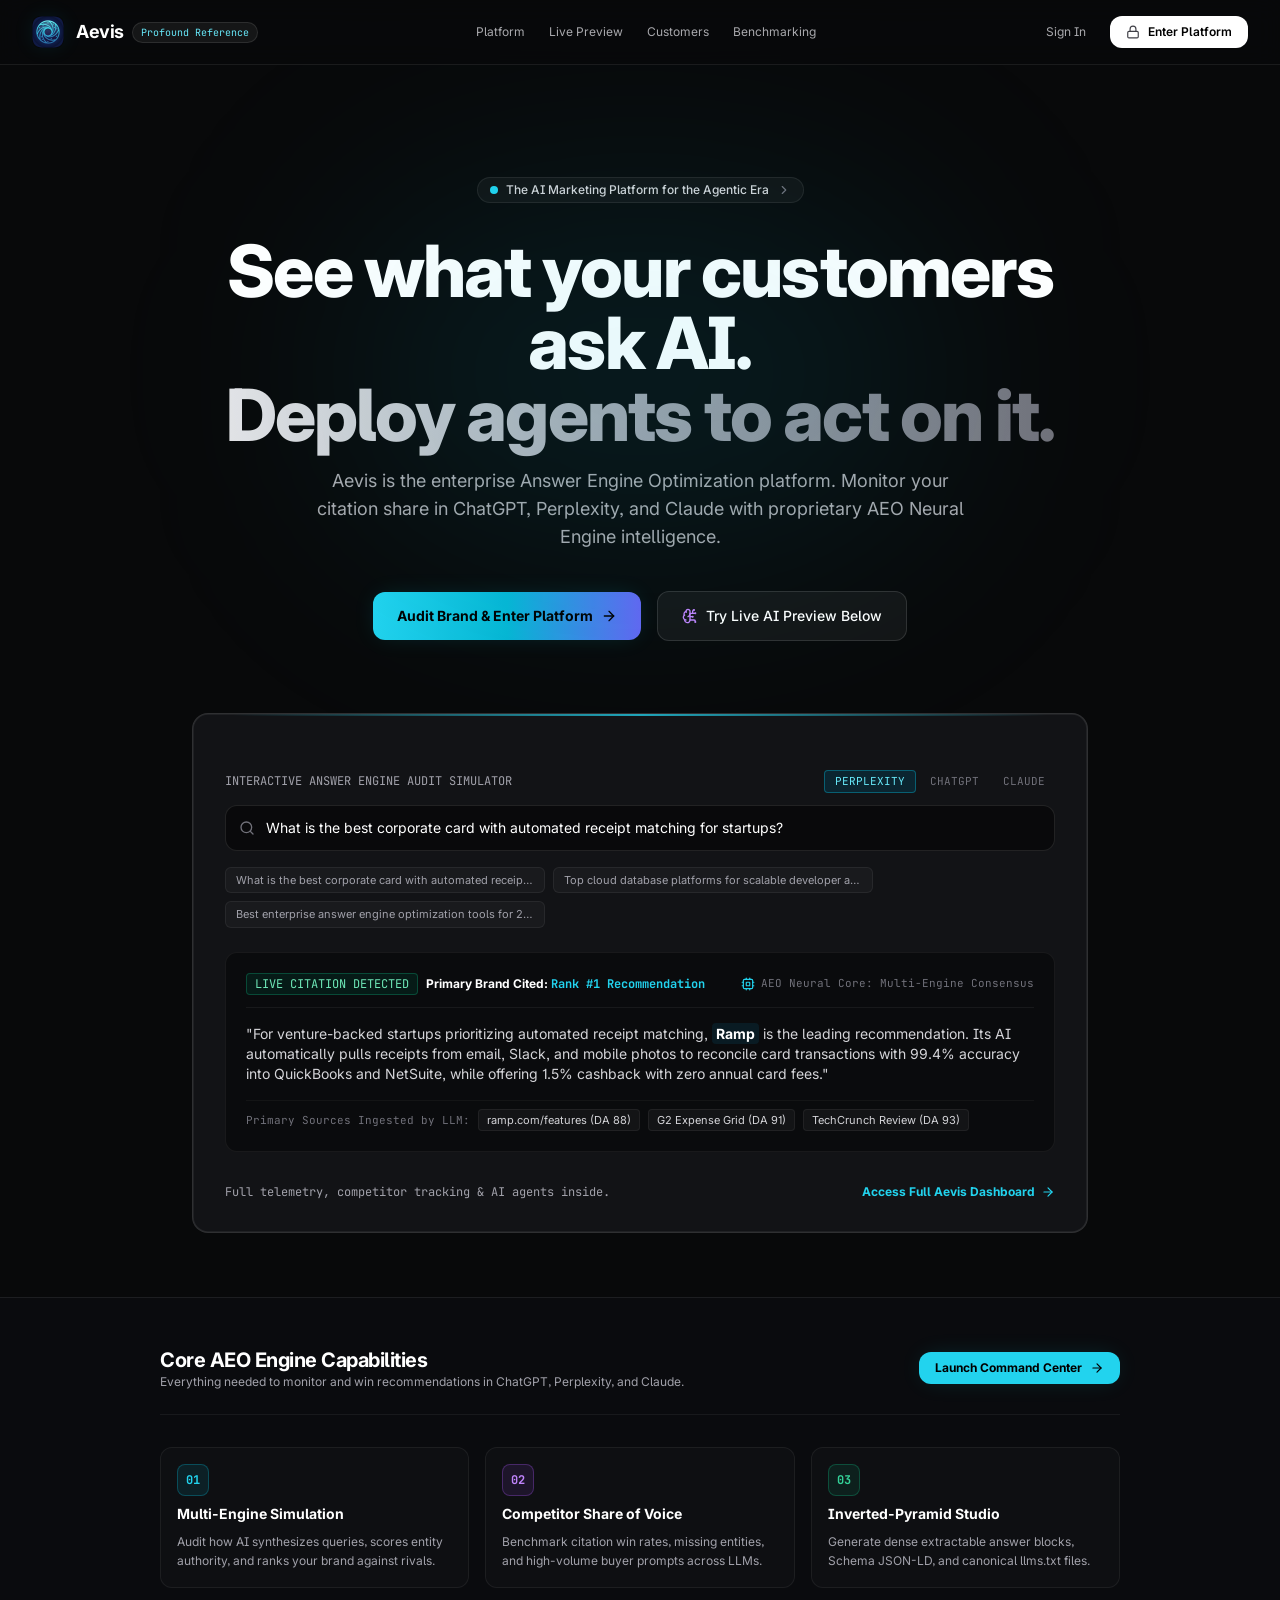
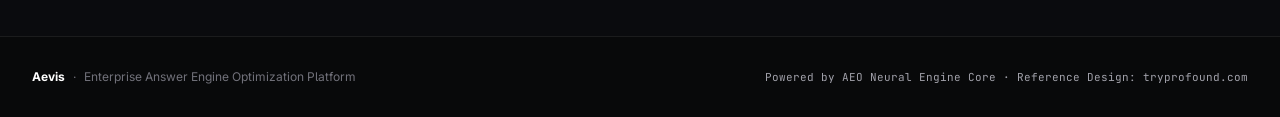
==== aeokiller/index.html @ cb2c7ca0 "publish" ====
<!doctype html>
<html lang="en" class="dark">
  <head>
    <meta charset="UTF-8" />
    <link rel="icon" type="image/png" href="/aeokiller/assets/logos/aevis.png" />
    <meta name="viewport" content="width=device-width, initial-scale=1.0" />
    <title>Aevis | The Answer Engine Optimization Platform</title>
    <meta name="description" content="Aevis is the enterprise Answer Engine Optimization (AEO) and Generative Engine Optimization (GEO) platform. Track AI visibility across ChatGPT, Perplexity, Claude, and Gemini with proprietary AEO Neural Engine intelligence." />
    <link rel="canonical" href="https://bettoumi.cv/aeokiller/" />
    <script type="application/ld+json">
    {
      "@context": "https://schema.org",
      "@graph": [
        {
          "@type": "WebPage",
          "@id": "https://bettoumi.cv/aeokiller/#webpage",
          "url": "https://bettoumi.cv/aeokiller/",
          "name": "Aevis | The Answer Engine Optimization Platform",
          "description": "Enterprise Answer Engine Optimization (AEO) and Generative Engine Optimization (GEO) platform. Track AI visibility across ChatGPT, Perplexity, Claude, and Gemini with proprietary AEO Neural Engine intelligence.",
          "isPartOf": {
            "@type": "WebSite",
            "@id": "https://bettoumi.cv/#website",
            "url": "https://bettoumi.cv/",
            "name": "Ismail Bettoumi"
          },
          "breadcrumb": {
            "@id": "https://bettoumi.cv/aeokiller/#breadcrumb"
          },
          "mainEntity": {
            "@id": "https://bettoumi.cv/aeokiller/#software"
          },
          "inLanguage": "en"
        },
        {
          "@type": "SoftwareApplication",
          "@id": "https://bettoumi.cv/aeokiller/#software",
          "name": "Aevis",
          "applicationCategory": "BusinessApplication",
          "operatingSystem": "Web-based",
          "description": "Enterprise Answer Engine Optimization (AEO) and Generative Engine Optimization (GEO) platform tracking AI visibility across ChatGPT, Perplexity, Claude, and Gemini.",
          "creator": {
            "@type": "Person",
            "@id": "https://bettoumi.cv/#person",
            "name": "Ismail Bettoumi",
            "url": "https://bettoumi.cv/"
          }
        },
        {
          "@type": "BreadcrumbList",
          "@id": "https://bettoumi.cv/aeokiller/#breadcrumb",
          "itemListElement": [
            {
              "@type": "ListItem",
              "position": 1,
              "name": "Home",
              "item": "https://bettoumi.cv/"
            },
            {
              "@type": "ListItem",
              "position": 2,
              "name": "Aevis",
              "item": "https://bettoumi.cv/aeokiller/"
            }
          ]
        }
      ]
    }
    </script>
    <link rel="preconnect" href="https://fonts.googleapis.com">
    <link rel="preconnect" href="https://fonts.gstatic.com" crossorigin>
    <link href="https://fonts.googleapis.com/css2?family=Inter:wght@300;400;500;600;700;800&family=JetBrains+Mono:wght@400;500;600&display=swap" rel="stylesheet">
    <script type="module" crossorigin src="/aeokiller/assets/index-HPfAPLMS.js"></script>
    <link rel="stylesheet" crossorigin href="/aeokiller/assets/index-B3ixpwI1.css">
  </head>
  <body class="bg-[#08090A] text-[#EDEDED] font-sans antialiased selection:bg-cyan-500/20 selection:text-cyan-300 min-h-screen">
    <div id="root"></div>
  </body>
</html>
---- aeokiller/assets/index-B3ixpwI1.css ----
*,:before,:after{--tw-border-spacing-x: 0;--tw-border-spacing-y: 0;--tw-translate-x: 0;--tw-translate-y: 0;--tw-rotate: 0;--tw-skew-x: 0;--tw-skew-y: 0;--tw-scale-x: 1;--tw-scale-y: 1;--tw-pan-x: ;--tw-pan-y: ;--tw-pinch-zoom: ;--tw-scroll-snap-strictness: proximity;--tw-gradient-from-position: ;--tw-gradient-via-position: ;--tw-gradient-to-position: ;--tw-ordinal: ;--tw-slashed-zero: ;--tw-numeric-figure: ;--tw-numeric-spacing: ;--tw-numeric-fraction: ;--tw-ring-inset: ;--tw-ring-offset-width: 0px;--tw-ring-offset-color: #fff;--tw-ring-color: rgb(59 130 246 / .5);--tw-ring-offset-shadow: 0 0 #0000;--tw-ring-shadow: 0 0 #0000;--tw-shadow: 0 0 #0000;--tw-shadow-colored: 0 0 #0000;--tw-blur: ;--tw-brightness: ;--tw-contrast: ;--tw-grayscale: ;--tw-hue-rotate: ;--tw-invert: ;--tw-saturate: ;--tw-sepia: ;--tw-drop-shadow: ;--tw-backdrop-blur: ;--tw-backdrop-brightness: ;--tw-backdrop-contrast: ;--tw-backdrop-grayscale: ;--tw-backdrop-hue-rotate: ;--tw-backdrop-invert: ;--tw-backdrop-opacity: ;--tw-backdrop-saturate: ;--tw-backdrop-sepia: ;--tw-contain-size: ;--tw-contain-layout: ;--tw-contain-paint: ;--tw-contain-style: }::backdrop{--tw-border-spacing-x: 0;--tw-border-spacing-y: 0;--tw-translate-x: 0;--tw-translate-y: 0;--tw-rotate: 0;--tw-skew-x: 0;--tw-skew-y: 0;--tw-scale-x: 1;--tw-scale-y: 1;--tw-pan-x: ;--tw-pan-y: ;--tw-pinch-zoom: ;--tw-scroll-snap-strictness: proximity;--tw-gradient-from-position: ;--tw-gradient-via-position: ;--tw-gradient-to-position: ;--tw-ordinal: ;--tw-slashed-zero: ;--tw-numeric-figure: ;--tw-numeric-spacing: ;--tw-numeric-fraction: ;--tw-ring-inset: ;--tw-ring-offset-width: 0px;--tw-ring-offset-color: #fff;--tw-ring-color: rgb(59 130 246 / .5);--tw-ring-offset-shadow: 0 0 #0000;--tw-ring-shadow: 0 0 #0000;--tw-shadow: 0 0 #0000;--tw-shadow-colored: 0 0 #0000;--tw-blur: ;--tw-brightness: ;--tw-contrast: ;--tw-grayscale: ;--tw-hue-rotate: ;--tw-invert: ;--tw-saturate: ;--tw-sepia: ;--tw-drop-shadow: ;--tw-backdrop-blur: ;--tw-backdrop-brightness: ;--tw-backdrop-contrast: ;--tw-backdrop-grayscale: ;--tw-backdrop-hue-rotate: ;--tw-backdrop-invert: ;--tw-backdrop-opacity: ;--tw-backdrop-saturate: ;--tw-backdrop-sepia: ;--tw-contain-size: ;--tw-contain-layout: ;--tw-contain-paint: ;--tw-contain-style: }*,:before,:after{box-sizing:border-box;border-width:0;border-style:solid;border-color:#e5e7eb}:before,:after{--tw-content: ""}html,:host{line-height:1.5;-webkit-text-size-adjust:100%;-moz-tab-size:4;-o-tab-size:4;tab-size:4;font-family:Inter,system-ui,-apple-system,BlinkMacSystemFont,Segoe UI,Roboto,sans-serif;font-feature-settings:normal;font-variation-settings:normal;-webkit-tap-highlight-color:transparent}body{margin:0;line-height:inherit}hr{height:0;color:inherit;border-top-width:1px}abbr:where([title]){-webkit-text-decoration:underline dotted;text-decoration:underline dotted}h1,h2,h3,h4,h5,h6{font-size:inherit;font-weight:inherit}a{color:inherit;text-decoration:inherit}b,strong{font-weight:bolder}code,kbd,samp,pre{font-family:JetBrains Mono,Fira Code,SF Mono,Menlo,monospace;font-feature-settings:normal;font-variation-settings:normal;font-size:1em}small{font-size:80%}sub,sup{font-size:75%;line-height:0;position:relative;vertical-align:baseline}sub{bottom:-.25em}sup{top:-.5em}table{text-indent:0;border-color:inherit;border-collapse:collapse}button,input,optgroup,select,textarea{font-family:inherit;font-feature-settings:inherit;font-variation-settings:inherit;font-size:100%;font-weight:inherit;line-height:inherit;letter-spacing:inherit;color:inherit;margin:0;padding:0}button,select{text-transform:none}button,input:where([type=button]),input:where([type=reset]),input:where([type=submit]){-webkit-appearance:button;background-color:transparent;background-image:none}:-moz-focusring{outline:auto}:-moz-ui-invalid{box-shadow:none}progress{vertical-align:baseline}::-webkit-inner-spin-button,::-webkit-outer-spin-button{height:auto}[type=search]{-webkit-appearance:textfield;outline-offset:-2px}::-webkit-search-decoration{-webkit-appearance:none}::-webkit-file-upload-button{-webkit-appearance:button;font:inherit}summary{display:list-item}blockquote,dl,dd,h1,h2,h3,h4,h5,h6,hr,figure,p,pre{margin:0}fieldset{margin:0;padding:0}legend{padding:0}ol,ul,menu{list-style:none;margin:0;padding:0}dialog{padding:0}textarea{resize:vertical}input::-moz-placeholder,textarea::-moz-placeholder{opacity:1;color:#9ca3af}input::placeholder,textarea::placeholder{opacity:1;color:#9ca3af}button,[role=button]{cursor:pointer}:disabled{cursor:default}img,svg,video,canvas,audio,iframe,embed,object{display:block;vertical-align:middle}img,video{max-width:100%;height:auto}[hidden]:where(:not([hidden=until-found])){display:none}.pointer-events-none{pointer-events:none}.visible{visibility:visible}.static{position:static}.fixed{position:fixed}.absolute{position:absolute}.relative{position:relative}.sticky{position:sticky}.inset-0{top:0;right:0;bottom:0;left:0}.-bottom-3{bottom:-.75rem}.-top-3{top:-.75rem}.bottom-1\/4{bottom:25%}.bottom-\[-7px\]{bottom:-7px}.left-0{left:0}.left-1\/2{left:50%}.left-1\/3{left:33.333333%}.left-10{left:2.5rem}.left-2{left:.5rem}.left-3{left:.75rem}.left-3\.5{left:.875rem}.right-10{right:2.5rem}.right-2{right:.5rem}.right-3{right:.75rem}.right-4{right:1rem}.right-5{right:1.25rem}.top-0{top:0}.top-1\/2{top:50%}.top-1\/4{top:25%}.top-4{top:1rem}.top-5{top:1.25rem}.z-10{z-index:10}.z-20{z-index:20}.z-30{z-index:30}.z-40{z-index:40}.z-50{z-index:50}.order-1{order:1}.order-2{order:2}.mx-1{margin-left:.25rem;margin-right:.25rem}.mx-auto{margin-left:auto;margin-right:auto}.my-auto{margin-top:auto;margin-bottom:auto}.mb-0\.5{margin-bottom:.125rem}.mb-1{margin-bottom:.25rem}.mb-1\.5{margin-bottom:.375rem}.mb-2{margin-bottom:.5rem}.ml-1{margin-left:.25rem}.mr-0\.5{margin-right:.125rem}.mr-1{margin-right:.25rem}.mt-0\.5{margin-top:.125rem}.mt-1{margin-top:.25rem}.mt-1\.5{margin-top:.375rem}.mt-2{margin-top:.5rem}.line-clamp-1{overflow:hidden;display:-webkit-box;-webkit-box-orient:vertical;-webkit-line-clamp:1}.line-clamp-2{overflow:hidden;display:-webkit-box;-webkit-box-orient:vertical;-webkit-line-clamp:2}.block{display:block}.flex{display:flex}.inline-flex{display:inline-flex}.table{display:table}.grid{display:grid}.hidden{display:none}.h-1\.5{height:.375rem}.h-1\/2{height:50%}.h-10{height:2.5rem}.h-12{height:3rem}.h-14{height:3.5rem}.h-16{height:4rem}.h-2{height:.5rem}.h-28{height:7rem}.h-3{height:.75rem}.h-3\.5{height:.875rem}.h-4{height:1rem}.h-44{height:11rem}.h-5{height:1.25rem}.h-6{height:1.5rem}.h-60{height:15rem}.h-64{height:16rem}.h-7{height:1.75rem}.h-8{height:2rem}.h-80{height:20rem}.h-9{height:2.25rem}.h-\[18px\]{height:18px}.h-\[2px\]{height:2px}.h-\[350px\]{height:350px}.h-\[400px\]{height:400px}.h-\[450px\]{height:450px}.h-full{height:100%}.max-h-36{max-height:9rem}.max-h-40{max-height:10rem}.max-h-\[500px\]{max-height:500px}.max-h-\[90vh\]{max-height:90vh}.max-h-\[92vh\]{max-height:92vh}.min-h-\[110px\]{min-height:110px}.min-h-screen{min-height:100vh}.w-1\.5{width:.375rem}.w-1\/2{width:50%}.w-10{width:2.5rem}.w-12{width:3rem}.w-16{width:4rem}.w-2{width:.5rem}.w-28{width:7rem}.w-3{width:.75rem}.w-3\.5{width:.875rem}.w-4{width:1rem}.w-44{width:11rem}.w-5{width:1.25rem}.w-6{width:1.5rem}.w-60{width:15rem}.w-64{width:16rem}.w-7{width:1.75rem}.w-8{width:2rem}.w-80{width:20rem}.w-9{width:2.25rem}.w-\[18px\]{width:18px}.w-\[500px\]{width:500px}.w-\[600px\]{width:600px}.w-\[700px\]{width:700px}.w-full{width:100%}.w-px{width:1px}.min-w-0{min-width:0px}.min-w-max{min-width:-moz-max-content;min-width:max-content}.max-w-2xl{max-width:42rem}.max-w-3xl{max-width:48rem}.max-w-4xl{max-width:56rem}.max-w-5xl{max-width:64rem}.max-w-6xl{max-width:72rem}.max-w-7xl{max-width:80rem}.max-w-\[180px\]{max-width:180px}.max-w-\[52px\]{max-width:52px}.max-w-lg{max-width:32rem}.max-w-md{max-width:28rem}.max-w-xl{max-width:36rem}.max-w-xs{max-width:20rem}.flex-1{flex:1 1 0%}.shrink-0{flex-shrink:0}.origin-bottom-right{transform-origin:bottom right}.-translate-x-1\/2{--tw-translate-x: -50%;transform:translate(var(--tw-translate-x),var(--tw-translate-y)) rotate(var(--tw-rotate)) skew(var(--tw-skew-x)) skewY(var(--tw-skew-y)) scaleX(var(--tw-scale-x)) scaleY(var(--tw-scale-y))}.-translate-y-1\/2{--tw-translate-y: -50%;transform:translate(var(--tw-translate-x),var(--tw-translate-y)) rotate(var(--tw-rotate)) skew(var(--tw-skew-x)) skewY(var(--tw-skew-y)) scaleX(var(--tw-scale-x)) scaleY(var(--tw-scale-y))}@keyframes bounce{0%,to{transform:translateY(-25%);animation-timing-function:cubic-bezier(.8,0,1,1)}50%{transform:none;animation-timing-function:cubic-bezier(0,0,.2,1)}}.animate-bounce{animation:bounce 1s infinite}@keyframes ping{75%,to{transform:scale(2);opacity:0}}.animate-ping{animation:ping 1s cubic-bezier(0,0,.2,1) infinite}@keyframes pulse{50%{opacity:.5}}.animate-pulse{animation:pulse 2s cubic-bezier(.4,0,.6,1) infinite}@keyframes spin{to{transform:rotate(360deg)}}.animate-spin{animation:spin 1s linear infinite}.cursor-not-allowed{cursor:not-allowed}.cursor-pointer{cursor:pointer}.resize-none{resize:none}.list-inside{list-style-position:inside}.list-disc{list-style-type:disc}.grid-cols-1{grid-template-columns:repeat(1,minmax(0,1fr))}.grid-cols-2{grid-template-columns:repeat(2,minmax(0,1fr))}.flex-col{flex-direction:column}.flex-wrap{flex-wrap:wrap}.items-start{align-items:flex-start}.items-center{align-items:center}.items-baseline{align-items:baseline}.justify-end{justify-content:flex-end}.justify-center{justify-content:center}.justify-between{justify-content:space-between}.gap-1{gap:.25rem}.gap-1\.5{gap:.375rem}.gap-2{gap:.5rem}.gap-2\.5{gap:.625rem}.gap-3{gap:.75rem}.gap-3\.5{gap:.875rem}.gap-4{gap:1rem}.gap-6{gap:1.5rem}.space-x-1>:not([hidden])~:not([hidden]){--tw-space-x-reverse: 0;margin-right:calc(.25rem * var(--tw-space-x-reverse));margin-left:calc(.25rem * calc(1 - var(--tw-space-x-reverse)))}.space-x-2>:not([hidden])~:not([hidden]){--tw-space-x-reverse: 0;margin-right:calc(.5rem * var(--tw-space-x-reverse));margin-left:calc(.5rem * calc(1 - var(--tw-space-x-reverse)))}.space-x-6>:not([hidden])~:not([hidden]){--tw-space-x-reverse: 0;margin-right:calc(1.5rem * var(--tw-space-x-reverse));margin-left:calc(1.5rem * calc(1 - var(--tw-space-x-reverse)))}.space-y-0\.5>:not([hidden])~:not([hidden]){--tw-space-y-reverse: 0;margin-top:calc(.125rem * calc(1 - var(--tw-space-y-reverse)));margin-bottom:calc(.125rem * var(--tw-space-y-reverse))}.space-y-1>:not([hidden])~:not([hidden]){--tw-space-y-reverse: 0;margin-top:calc(.25rem * calc(1 - var(--tw-space-y-reverse)));margin-bottom:calc(.25rem * var(--tw-space-y-reverse))}.space-y-1\.5>:not([hidden])~:not([hidden]){--tw-space-y-reverse: 0;margin-top:calc(.375rem * calc(1 - var(--tw-space-y-reverse)));margin-bottom:calc(.375rem * var(--tw-space-y-reverse))}.space-y-2>:not([hidden])~:not([hidden]){--tw-space-y-reverse: 0;margin-top:calc(.5rem * calc(1 - var(--tw-space-y-reverse)));margin-bottom:calc(.5rem * var(--tw-space-y-reverse))}.space-y-2\.5>:not([hidden])~:not([hidden]){--tw-space-y-reverse: 0;margin-top:calc(.625rem * calc(1 - var(--tw-space-y-reverse)));margin-bottom:calc(.625rem * var(--tw-space-y-reverse))}.space-y-3>:not([hidden])~:not([hidden]){--tw-space-y-reverse: 0;margin-top:calc(.75rem * calc(1 - var(--tw-space-y-reverse)));margin-bottom:calc(.75rem * var(--tw-space-y-reverse))}.space-y-3\.5>:not([hidden])~:not([hidden]){--tw-space-y-reverse: 0;margin-top:calc(.875rem * calc(1 - var(--tw-space-y-reverse)));margin-bottom:calc(.875rem * var(--tw-space-y-reverse))}.space-y-4>:not([hidden])~:not([hidden]){--tw-space-y-reverse: 0;margin-top:calc(1rem * calc(1 - var(--tw-space-y-reverse)));margin-bottom:calc(1rem * var(--tw-space-y-reverse))}.space-y-5>:not([hidden])~:not([hidden]){--tw-space-y-reverse: 0;margin-top:calc(1.25rem * calc(1 - var(--tw-space-y-reverse)));margin-bottom:calc(1.25rem * var(--tw-space-y-reverse))}.space-y-6>:not([hidden])~:not([hidden]){--tw-space-y-reverse: 0;margin-top:calc(1.5rem * calc(1 - var(--tw-space-y-reverse)));margin-bottom:calc(1.5rem * var(--tw-space-y-reverse))}.space-y-8>:not([hidden])~:not([hidden]){--tw-space-y-reverse: 0;margin-top:calc(2rem * calc(1 - var(--tw-space-y-reverse)));margin-bottom:calc(2rem * var(--tw-space-y-reverse))}.divide-y>:not([hidden])~:not([hidden]){--tw-divide-y-reverse: 0;border-top-width:calc(1px * calc(1 - var(--tw-divide-y-reverse)));border-bottom-width:calc(1px * var(--tw-divide-y-reverse))}.divide-white\/\[0\.04\]>:not([hidden])~:not([hidden]){border-color:#ffffff0a}.divide-white\/\[0\.06\]>:not([hidden])~:not([hidden]){border-color:#ffffff0f}.self-start{align-self:flex-start}.self-end{align-self:flex-end}.self-center{align-self:center}.overflow-hidden{overflow:hidden}.overflow-x-auto{overflow-x:auto}.overflow-y-auto{overflow-y:auto}.truncate{overflow:hidden;text-overflow:ellipsis;white-space:nowrap}.whitespace-nowrap{white-space:nowrap}.whitespace-pre-wrap{white-space:pre-wrap}.rounded{border-radius:.25rem}.rounded-2xl{border-radius:1rem}.rounded-\[10px\]{border-radius:10px}.rounded-\[14px\]{border-radius:14px}.rounded-full{border-radius:9999px}.rounded-lg{border-radius:.5rem}.rounded-md{border-radius:.375rem}.rounded-xl{border-radius:.75rem}.rounded-tl-full{border-top-left-radius:9999px}.border{border-width:1px}.border-2{border-width:2px}.border-b{border-bottom-width:1px}.border-r{border-right-width:1px}.border-t{border-top-width:1px}.border-amber-500\/30{border-color:#f59e0b4d}.border-amber-500\/40{border-color:#f59e0b66}.border-black{--tw-border-opacity: 1;border-color:rgb(0 0 0 / var(--tw-border-opacity, 1))}.border-blue-500\/40{border-color:#3b82f666}.border-cyan-500\/20{border-color:#06b6d433}.border-cyan-500\/30{border-color:#06b6d44d}.border-cyan-500\/40{border-color:#06b6d466}.border-cyan-500\/50{border-color:#06b6d480}.border-emerald-500\/20{border-color:#10b98133}.border-emerald-500\/30{border-color:#10b9814d}.border-emerald-500\/40{border-color:#10b98166}.border-emerald-500\/50{border-color:#10b98180}.border-purple-500\/20{border-color:#a855f733}.border-purple-500\/30{border-color:#a855f74d}.border-purple-500\/40{border-color:#a855f766}.border-rose-500{--tw-border-opacity: 1;border-color:rgb(244 63 94 / var(--tw-border-opacity, 1))}.border-rose-500\/30{border-color:#f43f5e4d}.border-rose-500\/40{border-color:#f43f5e66}.border-white\/10{border-color:#ffffff1a}.border-white\/20{border-color:#fff3}.border-white\/\[0\.04\]{border-color:#ffffff0a}.border-white\/\[0\.06\]{border-color:#ffffff0f}.border-white\/\[0\.08\]{border-color:#ffffff14}.border-white\/\[0\.12\]{border-color:#ffffff1f}.border-white\/\[0\.1\]{border-color:#ffffff1a}.border-t-transparent{border-top-color:transparent}.bg-\[\#08090A\]{--tw-bg-opacity: 1;background-color:rgb(8 9 10 / var(--tw-bg-opacity, 1))}.bg-\[\#08090A\]\/90{background-color:#08090ae6}.bg-\[\#08090A\]\/95{background-color:#08090af2}.bg-\[\#0A0B0E\]{--tw-bg-opacity: 1;background-color:rgb(10 11 14 / var(--tw-bg-opacity, 1))}.bg-\[\#0A0B0E\]\/60{background-color:#0a0b0e99}.bg-\[\#0D0E12\]{--tw-bg-opacity: 1;background-color:rgb(13 14 18 / var(--tw-bg-opacity, 1))}.bg-\[\#0D0E12\]\/80{background-color:#0d0e12cc}.bg-\[\#0E0E10\]{--tw-bg-opacity: 1;background-color:rgb(14 14 16 / var(--tw-bg-opacity, 1))}.bg-\[\#121316\]{--tw-bg-opacity: 1;background-color:rgb(18 19 22 / var(--tw-bg-opacity, 1))}.bg-\[\#141416\]{--tw-bg-opacity: 1;background-color:rgb(20 20 22 / var(--tw-bg-opacity, 1))}.bg-\[\#141416\]\/90{background-color:#141416e6}.bg-\[\#14151A\]{--tw-bg-opacity: 1;background-color:rgb(20 21 26 / var(--tw-bg-opacity, 1))}.bg-amber-400{--tw-bg-opacity: 1;background-color:rgb(251 191 36 / var(--tw-bg-opacity, 1))}.bg-amber-500\/20{background-color:#f59e0b33}.bg-amber-950\/30{background-color:#451a034d}.bg-amber-950\/40{background-color:#451a0366}.bg-amber-950\/60{background-color:#451a0399}.bg-black\/40{background-color:#0006}.bg-black\/50{background-color:#00000080}.bg-black\/60{background-color:#0009}.bg-black\/70{background-color:#000000b3}.bg-black\/80{background-color:#000c}.bg-black\/85{background-color:#000000d9}.bg-cyan-400{--tw-bg-opacity: 1;background-color:rgb(34 211 238 / var(--tw-bg-opacity, 1))}.bg-cyan-500{--tw-bg-opacity: 1;background-color:rgb(6 182 212 / var(--tw-bg-opacity, 1))}.bg-cyan-500\/10{background-color:#06b6d41a}.bg-cyan-500\/15{background-color:#06b6d426}.bg-cyan-500\/20{background-color:#06b6d433}.bg-cyan-600\/20{background-color:#0891b233}.bg-cyan-950\/20{background-color:#08334433}.bg-cyan-950\/40{background-color:#08334466}.bg-cyan-950\/60{background-color:#08334499}.bg-cyan-950\/80{background-color:#083344cc}.bg-emerald-400{--tw-bg-opacity: 1;background-color:rgb(52 211 153 / var(--tw-bg-opacity, 1))}.bg-emerald-500\/10{background-color:#10b9811a}.bg-emerald-500\/20{background-color:#10b98133}.bg-emerald-950\/20{background-color:#022c2233}.bg-emerald-950\/30{background-color:#022c224d}.bg-emerald-950\/40{background-color:#022c2266}.bg-emerald-950\/50{background-color:#022c2280}.bg-emerald-950\/60{background-color:#022c2299}.bg-purple-500\/10{background-color:#a855f71a}.bg-purple-500\/20{background-color:#a855f733}.bg-purple-600\/20{background-color:#9333ea33}.bg-rose-400{--tw-bg-opacity: 1;background-color:rgb(251 113 133 / var(--tw-bg-opacity, 1))}.bg-rose-500\/30{background-color:#f43f5e4d}.bg-rose-950\/40{background-color:#4c051966}.bg-rose-950\/50{background-color:#4c051980}.bg-white{--tw-bg-opacity: 1;background-color:rgb(255 255 255 / var(--tw-bg-opacity, 1))}.bg-white\/10{background-color:#ffffff1a}.bg-white\/\[0\.02\]{background-color:#ffffff05}.bg-white\/\[0\.03\]{background-color:#ffffff08}.bg-white\/\[0\.04\]{background-color:#ffffff0a}.bg-white\/\[0\.05\]{background-color:#ffffff0d}.bg-white\/\[0\.06\]{background-color:#ffffff0f}.bg-white\/\[0\.08\]{background-color:#ffffff14}.bg-white\/\[0\.12\]{background-color:#ffffff1f}.bg-white\/\[0\.1\]{background-color:#ffffff1a}.bg-zinc-700{--tw-bg-opacity: 1;background-color:rgb(63 63 70 / var(--tw-bg-opacity, 1))}.bg-zinc-800{--tw-bg-opacity: 1;background-color:rgb(39 39 42 / var(--tw-bg-opacity, 1))}.bg-zinc-800\/60{background-color:#27272a99}.bg-\[linear-gradient\(to_right\,\#ffffff05_1px\,transparent_1px\)\,linear-gradient\(to_bottom\,\#ffffff05_1px\,transparent_1px\)\]{background-image:linear-gradient(to right,#ffffff05 1px,transparent 1px),linear-gradient(to bottom,#ffffff05 1px,transparent 1px)}.bg-gradient-to-b{background-image:linear-gradient(to bottom,var(--tw-gradient-stops))}.bg-gradient-to-br{background-image:linear-gradient(to bottom right,var(--tw-gradient-stops))}.bg-gradient-to-r{background-image:linear-gradient(to right,var(--tw-gradient-stops))}.bg-gradient-to-tr{background-image:linear-gradient(to top right,var(--tw-gradient-stops))}.from-\[\#0c131d\]{--tw-gradient-from: #0c131d var(--tw-gradient-from-position);--tw-gradient-to: rgb(12 19 29 / 0) var(--tw-gradient-to-position);--tw-gradient-stops: var(--tw-gradient-from), var(--tw-gradient-to)}.from-cyan-400{--tw-gradient-from: #22d3ee var(--tw-gradient-from-position);--tw-gradient-to: rgb(34 211 238 / 0) var(--tw-gradient-to-position);--tw-gradient-stops: var(--tw-gradient-from), var(--tw-gradient-to)}.from-cyan-400\/25{--tw-gradient-from: rgb(34 211 238 / .25) var(--tw-gradient-from-position);--tw-gradient-to: rgb(34 211 238 / 0) var(--tw-gradient-to-position);--tw-gradient-stops: var(--tw-gradient-from), var(--tw-gradient-to)}.from-cyan-500{--tw-gradient-from: #06b6d4 var(--tw-gradient-from-position);--tw-gradient-to: rgb(6 182 212 / 0) var(--tw-gradient-to-position);--tw-gradient-stops: var(--tw-gradient-from), var(--tw-gradient-to)}.from-cyan-500\/20{--tw-gradient-from: rgb(6 182 212 / .2) var(--tw-gradient-from-position);--tw-gradient-to: rgb(6 182 212 / 0) var(--tw-gradient-to-position);--tw-gradient-stops: var(--tw-gradient-from), var(--tw-gradient-to)}.from-cyan-950\/40{--tw-gradient-from: rgb(8 51 68 / .4) var(--tw-gradient-from-position);--tw-gradient-to: rgb(8 51 68 / 0) var(--tw-gradient-to-position);--tw-gradient-stops: var(--tw-gradient-from), var(--tw-gradient-to)}.from-emerald-400{--tw-gradient-from: #34d399 var(--tw-gradient-from-position);--tw-gradient-to: rgb(52 211 153 / 0) var(--tw-gradient-to-position);--tw-gradient-stops: var(--tw-gradient-from), var(--tw-gradient-to)}.from-emerald-950\/40{--tw-gradient-from: rgb(2 44 34 / .4) var(--tw-gradient-from-position);--tw-gradient-to: rgb(2 44 34 / 0) var(--tw-gradient-to-position);--tw-gradient-stops: var(--tw-gradient-from), var(--tw-gradient-to)}.from-transparent{--tw-gradient-from: transparent var(--tw-gradient-from-position);--tw-gradient-to: rgb(0 0 0 / 0) var(--tw-gradient-to-position);--tw-gradient-stops: var(--tw-gradient-from), var(--tw-gradient-to)}.from-zinc-200{--tw-gradient-from: #e4e4e7 var(--tw-gradient-from-position);--tw-gradient-to: rgb(228 228 231 / 0) var(--tw-gradient-to-position);--tw-gradient-stops: var(--tw-gradient-from), var(--tw-gradient-to)}.via-cyan-400{--tw-gradient-to: rgb(34 211 238 / 0) var(--tw-gradient-to-position);--tw-gradient-stops: var(--tw-gradient-from), #22d3ee var(--tw-gradient-via-position), var(--tw-gradient-to)}.via-cyan-500{--tw-gradient-to: rgb(6 182 212 / 0) var(--tw-gradient-to-position);--tw-gradient-stops: var(--tw-gradient-from), #06b6d4 var(--tw-gradient-via-position), var(--tw-gradient-to)}.via-cyan-950\/40{--tw-gradient-to: rgb(8 51 68 / 0) var(--tw-gradient-to-position);--tw-gradient-stops: var(--tw-gradient-from), rgb(8 51 68 / .4) var(--tw-gradient-via-position), var(--tw-gradient-to)}.via-indigo-300{--tw-gradient-to: rgb(165 180 252 / 0) var(--tw-gradient-to-position);--tw-gradient-stops: var(--tw-gradient-from), #a5b4fc var(--tw-gradient-via-position), var(--tw-gradient-to)}.via-indigo-500{--tw-gradient-to: rgb(99 102 241 / 0) var(--tw-gradient-to-position);--tw-gradient-stops: var(--tw-gradient-from), #6366f1 var(--tw-gradient-via-position), var(--tw-gradient-to)}.via-indigo-500\/20{--tw-gradient-to: rgb(99 102 241 / 0) var(--tw-gradient-to-position);--tw-gradient-stops: var(--tw-gradient-from), rgb(99 102 241 / .2) var(--tw-gradient-via-position), var(--tw-gradient-to)}.via-indigo-600{--tw-gradient-to: rgb(79 70 229 / 0) var(--tw-gradient-to-position);--tw-gradient-stops: var(--tw-gradient-from), #4f46e5 var(--tw-gradient-via-position), var(--tw-gradient-to)}.via-indigo-950\/40{--tw-gradient-to: rgb(30 27 75 / 0) var(--tw-gradient-to-position);--tw-gradient-stops: var(--tw-gradient-from), rgb(30 27 75 / .4) var(--tw-gradient-via-position), var(--tw-gradient-to)}.via-transparent{--tw-gradient-to: rgb(0 0 0 / 0) var(--tw-gradient-to-position);--tw-gradient-stops: var(--tw-gradient-from), transparent var(--tw-gradient-via-position), var(--tw-gradient-to)}.via-zinc-400{--tw-gradient-to: rgb(161 161 170 / 0) var(--tw-gradient-to-position);--tw-gradient-stops: var(--tw-gradient-from), #a1a1aa var(--tw-gradient-via-position), var(--tw-gradient-to)}.to-\[\#08090a\]{--tw-gradient-to: #08090a var(--tw-gradient-to-position)}.to-cyan-400{--tw-gradient-to: #22d3ee var(--tw-gradient-to-position)}.to-emerald-400{--tw-gradient-to: #34d399 var(--tw-gradient-to-position)}.to-indigo-500{--tw-gradient-to: #6366f1 var(--tw-gradient-to-position)}.to-indigo-600{--tw-gradient-to: #4f46e5 var(--tw-gradient-to-position)}.to-indigo-950\/40{--tw-gradient-to: rgb(30 27 75 / .4) var(--tw-gradient-to-position)}.to-purple-400{--tw-gradient-to: #c084fc var(--tw-gradient-to-position)}.to-purple-500{--tw-gradient-to: #a855f7 var(--tw-gradient-to-position)}.to-purple-500\/20{--tw-gradient-to: rgb(168 85 247 / .2) var(--tw-gradient-to-position)}.to-purple-600{--tw-gradient-to: #9333ea var(--tw-gradient-to-position)}.to-purple-950\/40{--tw-gradient-to: rgb(59 7 100 / .4) var(--tw-gradient-to-position)}.to-transparent{--tw-gradient-to: transparent var(--tw-gradient-to-position)}.to-zinc-500{--tw-gradient-to: #71717a var(--tw-gradient-to-position)}.bg-\[size\:32px_32px\]{background-size:32px 32px}.bg-clip-text{-webkit-background-clip:text;background-clip:text}.fill-current{fill:currentColor}.object-contain{-o-object-fit:contain;object-fit:contain}.p-1{padding:.25rem}.p-1\.5{padding:.375rem}.p-2{padding:.5rem}.p-2\.5{padding:.625rem}.p-3{padding:.75rem}.p-3\.5{padding:.875rem}.p-4{padding:1rem}.p-5{padding:1.25rem}.p-6{padding:1.5rem}.p-8{padding:2rem}.p-\[1\.5px\]{padding:1.5px}.p-\[1px\]{padding:1px}.px-1{padding-left:.25rem;padding-right:.25rem}.px-1\.5{padding-left:.375rem;padding-right:.375rem}.px-2{padding-left:.5rem;padding-right:.5rem}.px-2\.5{padding-left:.625rem;padding-right:.625rem}.px-3{padding-left:.75rem;padding-right:.75rem}.px-3\.5{padding-left:.875rem;padding-right:.875rem}.px-4{padding-left:1rem;padding-right:1rem}.px-5{padding-left:1.25rem;padding-right:1.25rem}.px-6{padding-left:1.5rem;padding-right:1.5rem}.px-7{padding-left:1.75rem;padding-right:1.75rem}.px-8{padding-left:2rem;padding-right:2rem}.py-0\.5{padding-top:.125rem;padding-bottom:.125rem}.py-1{padding-top:.25rem;padding-bottom:.25rem}.py-1\.5{padding-top:.375rem;padding-bottom:.375rem}.py-12{padding-top:3rem;padding-bottom:3rem}.py-2{padding-top:.5rem;padding-bottom:.5rem}.py-2\.5{padding-top:.625rem;padding-bottom:.625rem}.py-3{padding-top:.75rem;padding-bottom:.75rem}.py-3\.5{padding-top:.875rem;padding-bottom:.875rem}.py-4{padding-top:1rem;padding-bottom:1rem}.py-6{padding-top:1.5rem;padding-bottom:1.5rem}.py-8{padding-top:2rem;padding-bottom:2rem}.pb-16{padding-bottom:4rem}.pb-2{padding-bottom:.5rem}.pb-3{padding-bottom:.75rem}.pb-4{padding-bottom:1rem}.pb-6{padding-bottom:1.5rem}.pl-10{padding-left:2.5rem}.pl-6{padding-left:1.5rem}.pl-9{padding-left:2.25rem}.pr-1{padding-right:.25rem}.pr-3{padding-right:.75rem}.pr-3\.5{padding-right:.875rem}.pr-4{padding-right:1rem}.pt-1{padding-top:.25rem}.pt-10{padding-top:2.5rem}.pt-2{padding-top:.5rem}.pt-20{padding-top:5rem}.pt-3{padding-top:.75rem}.pt-4{padding-top:1rem}.text-left{text-align:left}.text-center{text-align:center}.text-right{text-align:right}.font-mono{font-family:JetBrains Mono,Fira Code,SF Mono,Menlo,monospace}.font-sans{font-family:Inter,system-ui,-apple-system,BlinkMacSystemFont,Segoe UI,Roboto,sans-serif}.text-2xl{font-size:1.5rem;line-height:2rem}.text-3xl{font-size:1.875rem;line-height:2.25rem}.text-4xl{font-size:2.25rem;line-height:2.5rem}.text-\[10px\]{font-size:10px}.text-\[11px\]{font-size:11px}.text-\[13px\]{font-size:13px}.text-\[15px\]{font-size:15px}.text-\[9px\]{font-size:9px}.text-base{font-size:1rem;line-height:1.5rem}.text-lg{font-size:1.125rem;line-height:1.75rem}.text-sm{font-size:.875rem;line-height:1.25rem}.text-xl{font-size:1.25rem;line-height:1.75rem}.text-xs{font-size:.75rem;line-height:1rem}.font-bold{font-weight:700}.font-extrabold{font-weight:800}.font-medium{font-weight:500}.font-normal{font-weight:400}.font-semibold{font-weight:600}.uppercase{text-transform:uppercase}.leading-\[1\.08\]{line-height:1.08}.leading-relaxed{line-height:1.625}.leading-snug{line-height:1.375}.tracking-\[0\.5em\]{letter-spacing:.5em}.tracking-tight{letter-spacing:-.025em}.tracking-wider{letter-spacing:.05em}.text-\[\#A8A8AD\]{--tw-text-opacity: 1;color:rgb(168 168 173 / var(--tw-text-opacity, 1))}.text-\[\#EDEDED\]{--tw-text-opacity: 1;color:rgb(237 237 237 / var(--tw-text-opacity, 1))}.text-\[\#FAFAFA\]{--tw-text-opacity: 1;color:rgb(250 250 250 / var(--tw-text-opacity, 1))}.text-amber-300{--tw-text-opacity: 1;color:rgb(252 211 77 / var(--tw-text-opacity, 1))}.text-amber-400{--tw-text-opacity: 1;color:rgb(251 191 36 / var(--tw-text-opacity, 1))}.text-black{--tw-text-opacity: 1;color:rgb(0 0 0 / var(--tw-text-opacity, 1))}.text-blue-300{--tw-text-opacity: 1;color:rgb(147 197 253 / var(--tw-text-opacity, 1))}.text-cyan-200{--tw-text-opacity: 1;color:rgb(165 243 252 / var(--tw-text-opacity, 1))}.text-cyan-300{--tw-text-opacity: 1;color:rgb(103 232 249 / var(--tw-text-opacity, 1))}.text-cyan-300\/90{color:#67e8f9e6}.text-cyan-400{--tw-text-opacity: 1;color:rgb(34 211 238 / var(--tw-text-opacity, 1))}.text-emerald-300{--tw-text-opacity: 1;color:rgb(110 231 183 / var(--tw-text-opacity, 1))}.text-emerald-400{--tw-text-opacity: 1;color:rgb(52 211 153 / var(--tw-text-opacity, 1))}.text-purple-200{--tw-text-opacity: 1;color:rgb(233 213 255 / var(--tw-text-opacity, 1))}.text-purple-300{--tw-text-opacity: 1;color:rgb(216 180 254 / var(--tw-text-opacity, 1))}.text-purple-400{--tw-text-opacity: 1;color:rgb(192 132 252 / var(--tw-text-opacity, 1))}.text-rose-300{--tw-text-opacity: 1;color:rgb(253 164 175 / var(--tw-text-opacity, 1))}.text-rose-400{--tw-text-opacity: 1;color:rgb(251 113 133 / var(--tw-text-opacity, 1))}.text-transparent{color:transparent}.text-white{--tw-text-opacity: 1;color:rgb(255 255 255 / var(--tw-text-opacity, 1))}.text-zinc-100{--tw-text-opacity: 1;color:rgb(244 244 245 / var(--tw-text-opacity, 1))}.text-zinc-200{--tw-text-opacity: 1;color:rgb(228 228 231 / var(--tw-text-opacity, 1))}.text-zinc-300{--tw-text-opacity: 1;color:rgb(212 212 216 / var(--tw-text-opacity, 1))}.text-zinc-400{--tw-text-opacity: 1;color:rgb(161 161 170 / var(--tw-text-opacity, 1))}.text-zinc-500{--tw-text-opacity: 1;color:rgb(113 113 122 / var(--tw-text-opacity, 1))}.text-zinc-600{--tw-text-opacity: 1;color:rgb(82 82 91 / var(--tw-text-opacity, 1))}.text-zinc-700{--tw-text-opacity: 1;color:rgb(63 63 70 / var(--tw-text-opacity, 1))}.antialiased{-webkit-font-smoothing:antialiased;-moz-osx-font-smoothing:grayscale}.opacity-30{opacity:.3}.opacity-75{opacity:.75}.shadow-2xl{--tw-shadow: 0 25px 50px -12px rgb(0 0 0 / .25);--tw-shadow-colored: 0 25px 50px -12px var(--tw-shadow-color);box-shadow:var(--tw-ring-offset-shadow, 0 0 #0000),var(--tw-ring-shadow, 0 0 #0000),var(--tw-shadow)}.shadow-glow-cyan{--tw-shadow: 0 0 25px -5px rgba(0, 240, 255, .15);--tw-shadow-colored: 0 0 25px -5px var(--tw-shadow-color);box-shadow:var(--tw-ring-offset-shadow, 0 0 #0000),var(--tw-ring-shadow, 0 0 #0000),var(--tw-shadow)}.shadow-lg{--tw-shadow: 0 10px 15px -3px rgb(0 0 0 / .1), 0 4px 6px -4px rgb(0 0 0 / .1);--tw-shadow-colored: 0 10px 15px -3px var(--tw-shadow-color), 0 4px 6px -4px var(--tw-shadow-color);box-shadow:var(--tw-ring-offset-shadow, 0 0 #0000),var(--tw-ring-shadow, 0 0 #0000),var(--tw-shadow)}.shadow-sm{--tw-shadow: 0 1px 2px 0 rgb(0 0 0 / .05);--tw-shadow-colored: 0 1px 2px 0 var(--tw-shadow-color);box-shadow:var(--tw-ring-offset-shadow, 0 0 #0000),var(--tw-ring-shadow, 0 0 #0000),var(--tw-shadow)}.blur-\[120px\]{--tw-blur: blur(120px);filter:var(--tw-blur) var(--tw-brightness) var(--tw-contrast) var(--tw-grayscale) var(--tw-hue-rotate) var(--tw-invert) var(--tw-saturate) var(--tw-sepia) var(--tw-drop-shadow)}.blur-\[130px\]{--tw-blur: blur(130px);filter:var(--tw-blur) var(--tw-brightness) var(--tw-contrast) var(--tw-grayscale) var(--tw-hue-rotate) var(--tw-invert) var(--tw-saturate) var(--tw-sepia) var(--tw-drop-shadow)}.blur-\[140px\]{--tw-blur: blur(140px);filter:var(--tw-blur) var(--tw-brightness) var(--tw-contrast) var(--tw-grayscale) var(--tw-hue-rotate) var(--tw-invert) var(--tw-saturate) var(--tw-sepia) var(--tw-drop-shadow)}.filter{filter:var(--tw-blur) var(--tw-brightness) var(--tw-contrast) var(--tw-grayscale) var(--tw-hue-rotate) var(--tw-invert) var(--tw-saturate) var(--tw-sepia) var(--tw-drop-shadow)}.backdrop-blur-md{--tw-backdrop-blur: blur(12px);-webkit-backdrop-filter:var(--tw-backdrop-blur) var(--tw-backdrop-brightness) var(--tw-backdrop-contrast) var(--tw-backdrop-grayscale) var(--tw-backdrop-hue-rotate) var(--tw-backdrop-invert) var(--tw-backdrop-opacity) var(--tw-backdrop-saturate) var(--tw-backdrop-sepia);backdrop-filter:var(--tw-backdrop-blur) var(--tw-backdrop-brightness) var(--tw-backdrop-contrast) var(--tw-backdrop-grayscale) var(--tw-backdrop-hue-rotate) var(--tw-backdrop-invert) var(--tw-backdrop-opacity) var(--tw-backdrop-saturate) var(--tw-backdrop-sepia)}.backdrop-blur-sm{--tw-backdrop-blur: blur(4px);-webkit-backdrop-filter:var(--tw-backdrop-blur) var(--tw-backdrop-brightness) var(--tw-backdrop-contrast) var(--tw-backdrop-grayscale) var(--tw-backdrop-hue-rotate) var(--tw-backdrop-invert) var(--tw-backdrop-opacity) var(--tw-backdrop-saturate) var(--tw-backdrop-sepia);backdrop-filter:var(--tw-backdrop-blur) var(--tw-backdrop-brightness) var(--tw-backdrop-contrast) var(--tw-backdrop-grayscale) var(--tw-backdrop-hue-rotate) var(--tw-backdrop-invert) var(--tw-backdrop-opacity) var(--tw-backdrop-saturate) var(--tw-backdrop-sepia)}.transition-all{transition-property:all;transition-timing-function:cubic-bezier(.4,0,.2,1);transition-duration:.15s}.transition-colors{transition-property:color,background-color,border-color,text-decoration-color,fill,stroke;transition-timing-function:cubic-bezier(.4,0,.2,1);transition-duration:.15s}.transition-transform{transition-property:transform;transition-timing-function:cubic-bezier(.4,0,.2,1);transition-duration:.15s}.duration-200{transition-duration:.2s}.duration-300{transition-duration:.3s}.duration-500{transition-duration:.5s}.ease-out{transition-timing-function:cubic-bezier(0,0,.2,1)}:root{color-scheme:dark;--profound-bg-base: #08090A;--profound-bg-card: #121316;--profound-bg-elevated: #16171C;--profound-border-hairline: rgba(255, 255, 255, .08);--profound-border-hover: rgba(255, 255, 255, .16);--profound-text-primary: #FAFAFA;--profound-text-secondary: #A8A8AD;--profound-text-muted: #636366;--profound-accent: #00F0FF;--profound-accent-purple: #8B5CF6}body{background-color:var(--profound-bg-base);color:var(--profound-text-primary);font-family:Inter,-apple-system,BlinkMacSystemFont,Segoe UI,Roboto,sans-serif;font-feature-settings:"cv01","ss02","ss03","cv05";-webkit-font-smoothing:antialiased;-moz-osx-font-smoothing:grayscale;overflow-x:hidden}.profound-card{background-color:#0d0e12;border:1px solid rgba(255,255,255,.08);border-radius:16px;box-shadow:0 4px 20px -2px #00000080,inset 0 1px #ffffff0d;transition:all .2s ease-in-out}.profound-card:hover{border-color:#ffffff29}.profound-surface{background-color:#121316;box-shadow:inset 0 0 0 .8px #ffffff14;border-radius:16px;transition:all .25s cubic-bezier(.16,1,.3,1)}.profound-surface:hover{box-shadow:inset 0 0 0 .8px #ffffff29}.profound-surface-elevated{background-color:#16171b;box-shadow:inset 0 0 0 .8px #ffffff1f,0 8px 30px -4px #00000080;border-radius:16px}.hairline-border{box-shadow:inset 0 0 0 .8px #ffffff14}.hairline-border-hover:hover{box-shadow:inset 0 0 0 .8px #fff3}.profound-beam{background:linear-gradient(90deg,#00f0ff00,#00f0ff66,#8b5cf699 60%,#00f0ff00);filter:blur(14px)}.profound-radial-glow{background:radial-gradient(circle at 50% 0%,rgba(0,240,255,.08) 0%,transparent 70%)}::-webkit-scrollbar{width:5px;height:5px}::-webkit-scrollbar-track{background:#08090a}::-webkit-scrollbar-thumb{background:#222328;border-radius:9999px}::-webkit-scrollbar-thumb:hover{background:#383940}@keyframes fadeIn{0%{opacity:0;transform:translateY(6px)}to{opacity:1;transform:translateY(0)}}.animate-fadeIn{animation:fadeIn .35s ease-out}.selection\:bg-cyan-500\/20 *::-moz-selection{background-color:#06b6d433}.selection\:bg-cyan-500\/20 *::selection{background-color:#06b6d433}.selection\:text-cyan-300 *::-moz-selection{--tw-text-opacity: 1;color:rgb(103 232 249 / var(--tw-text-opacity, 1))}.selection\:text-cyan-300 *::selection{--tw-text-opacity: 1;color:rgb(103 232 249 / var(--tw-text-opacity, 1))}.selection\:bg-cyan-500\/20::-moz-selection{background-color:#06b6d433}.selection\:bg-cyan-500\/20::selection{background-color:#06b6d433}.selection\:text-cyan-300::-moz-selection{--tw-text-opacity: 1;color:rgb(103 232 249 / var(--tw-text-opacity, 1))}.selection\:text-cyan-300::selection{--tw-text-opacity: 1;color:rgb(103 232 249 / var(--tw-text-opacity, 1))}.placeholder\:text-zinc-600::-moz-placeholder{--tw-text-opacity: 1;color:rgb(82 82 91 / var(--tw-text-opacity, 1))}.placeholder\:text-zinc-600::placeholder{--tw-text-opacity: 1;color:rgb(82 82 91 / var(--tw-text-opacity, 1))}.first\:pt-0:first-child{padding-top:0}.last\:pb-0:last-child{padding-bottom:0}.hover\:border-cyan-500\/30:hover{border-color:#06b6d44d}.hover\:border-cyan-500\/40:hover{border-color:#06b6d466}.hover\:border-white\/20:hover{border-color:#fff3}.hover\:border-white\/\[0\.16\]:hover{border-color:#ffffff29}.hover\:bg-cyan-300:hover{--tw-bg-opacity: 1;background-color:rgb(103 232 249 / var(--tw-bg-opacity, 1))}.hover\:bg-cyan-400:hover{--tw-bg-opacity: 1;background-color:rgb(34 211 238 / var(--tw-bg-opacity, 1))}.hover\:bg-cyan-500:hover{--tw-bg-opacity: 1;background-color:rgb(6 182 212 / var(--tw-bg-opacity, 1))}.hover\:bg-cyan-600\/30:hover{background-color:#0891b24d}.hover\:bg-emerald-300:hover{--tw-bg-opacity: 1;background-color:rgb(110 231 183 / var(--tw-bg-opacity, 1))}.hover\:bg-purple-600\/30:hover{background-color:#9333ea4d}.hover\:bg-white\/\[0\.02\]:hover{background-color:#ffffff05}.hover\:bg-white\/\[0\.03\]:hover{background-color:#ffffff08}.hover\:bg-white\/\[0\.04\]:hover{background-color:#ffffff0a}.hover\:bg-white\/\[0\.05\]:hover{background-color:#ffffff0d}.hover\:bg-white\/\[0\.06\]:hover{background-color:#ffffff0f}.hover\:bg-white\/\[0\.08\]:hover{background-color:#ffffff14}.hover\:bg-white\/\[0\.09\]:hover{background-color:#ffffff17}.hover\:bg-white\/\[0\.12\]:hover{background-color:#ffffff1f}.hover\:bg-white\/\[0\.14\]:hover{background-color:#ffffff24}.hover\:bg-white\/\[0\.1\]:hover{background-color:#ffffff1a}.hover\:bg-zinc-200:hover{--tw-bg-opacity: 1;background-color:rgb(228 228 231 / var(--tw-bg-opacity, 1))}.hover\:from-cyan-300:hover{--tw-gradient-from: #67e8f9 var(--tw-gradient-from-position);--tw-gradient-to: rgb(103 232 249 / 0) var(--tw-gradient-to-position);--tw-gradient-stops: var(--tw-gradient-from), var(--tw-gradient-to)}.hover\:from-cyan-400:hover{--tw-gradient-from: #22d3ee var(--tw-gradient-from-position);--tw-gradient-to: rgb(34 211 238 / 0) var(--tw-gradient-to-position);--tw-gradient-stops: var(--tw-gradient-from), var(--tw-gradient-to)}.hover\:from-emerald-300:hover{--tw-gradient-from: #6ee7b7 var(--tw-gradient-from-position);--tw-gradient-to: rgb(110 231 183 / 0) var(--tw-gradient-to-position);--tw-gradient-stops: var(--tw-gradient-from), var(--tw-gradient-to)}.hover\:to-cyan-300:hover{--tw-gradient-to: #67e8f9 var(--tw-gradient-to-position)}.hover\:to-indigo-400:hover{--tw-gradient-to: #818cf8 var(--tw-gradient-to-position)}.hover\:to-indigo-500:hover{--tw-gradient-to: #6366f1 var(--tw-gradient-to-position)}.hover\:to-purple-400:hover{--tw-gradient-to: #c084fc var(--tw-gradient-to-position)}.hover\:text-black:hover{--tw-text-opacity: 1;color:rgb(0 0 0 / var(--tw-text-opacity, 1))}.hover\:text-cyan-300:hover{--tw-text-opacity: 1;color:rgb(103 232 249 / var(--tw-text-opacity, 1))}.hover\:text-white:hover{--tw-text-opacity: 1;color:rgb(255 255 255 / var(--tw-text-opacity, 1))}.hover\:text-zinc-200:hover{--tw-text-opacity: 1;color:rgb(228 228 231 / var(--tw-text-opacity, 1))}.hover\:text-zinc-300:hover{--tw-text-opacity: 1;color:rgb(212 212 216 / var(--tw-text-opacity, 1))}.focus\:border-cyan-400:focus{--tw-border-opacity: 1;border-color:rgb(34 211 238 / var(--tw-border-opacity, 1))}.focus\:border-cyan-500:focus{--tw-border-opacity: 1;border-color:rgb(6 182 212 / var(--tw-border-opacity, 1))}.focus\:border-rose-500:focus{--tw-border-opacity: 1;border-color:rgb(244 63 94 / var(--tw-border-opacity, 1))}.focus\:outline-none:focus{outline:2px solid transparent;outline-offset:2px}.focus\:ring-1:focus{--tw-ring-offset-shadow: var(--tw-ring-inset) 0 0 0 var(--tw-ring-offset-width) var(--tw-ring-offset-color);--tw-ring-shadow: var(--tw-ring-inset) 0 0 0 calc(1px + var(--tw-ring-offset-width)) var(--tw-ring-color);box-shadow:var(--tw-ring-offset-shadow),var(--tw-ring-shadow),var(--tw-shadow, 0 0 #0000)}.focus\:ring-cyan-400\/40:focus{--tw-ring-color: rgb(34 211 238 / .4)}.active\:scale-95:active{--tw-scale-x: .95;--tw-scale-y: .95;transform:translate(var(--tw-translate-x),var(--tw-translate-y)) rotate(var(--tw-rotate)) skew(var(--tw-skew-x)) skewY(var(--tw-skew-y)) scaleX(var(--tw-scale-x)) scaleY(var(--tw-scale-y))}.active\:scale-\[0\.98\]:active{--tw-scale-x: .98;--tw-scale-y: .98;transform:translate(var(--tw-translate-x),var(--tw-translate-y)) rotate(var(--tw-rotate)) skew(var(--tw-skew-x)) skewY(var(--tw-skew-y)) scaleX(var(--tw-scale-x)) scaleY(var(--tw-scale-y))}.disabled\:opacity-50:disabled{opacity:.5}.group:hover .group-hover\:translate-x-0\.5{--tw-translate-x: .125rem;transform:translate(var(--tw-translate-x),var(--tw-translate-y)) rotate(var(--tw-rotate)) skew(var(--tw-skew-x)) skewY(var(--tw-skew-y)) scaleX(var(--tw-scale-x)) scaleY(var(--tw-scale-y))}.group:hover .group-hover\:translate-x-1{--tw-translate-x: .25rem;transform:translate(var(--tw-translate-x),var(--tw-translate-y)) rotate(var(--tw-rotate)) skew(var(--tw-skew-x)) skewY(var(--tw-skew-y)) scaleX(var(--tw-scale-x)) scaleY(var(--tw-scale-y))}.group:hover .group-hover\:scale-105{--tw-scale-x: 1.05;--tw-scale-y: 1.05;transform:translate(var(--tw-translate-x),var(--tw-translate-y)) rotate(var(--tw-rotate)) skew(var(--tw-skew-x)) skewY(var(--tw-skew-y)) scaleX(var(--tw-scale-x)) scaleY(var(--tw-scale-y))}.group:hover .group-hover\:text-cyan-300{--tw-text-opacity: 1;color:rgb(103 232 249 / var(--tw-text-opacity, 1))}@media (min-width: 640px){.sm\:bottom-4{bottom:1rem}.sm\:left-6{left:1.5rem}.sm\:right-6{right:1.5rem}.sm\:top-4{top:1rem}.sm\:order-1{order:1}.sm\:order-2{order:2}.sm\:block{display:block}.sm\:inline{display:inline}.sm\:h-72{height:18rem}.sm\:w-80{width:20rem}.sm\:w-auto{width:auto}.sm\:grid-cols-2{grid-template-columns:repeat(2,minmax(0,1fr))}.sm\:grid-cols-3{grid-template-columns:repeat(3,minmax(0,1fr))}.sm\:grid-cols-4{grid-template-columns:repeat(4,minmax(0,1fr))}.sm\:flex-row{flex-direction:row}.sm\:items-center{align-items:center}.sm\:p-6{padding:1.5rem}.sm\:p-8{padding:2rem}.sm\:px-10{padding-left:2.5rem;padding-right:2.5rem}.sm\:px-6{padding-left:1.5rem;padding-right:1.5rem}.sm\:text-3xl{font-size:1.875rem;line-height:2.25rem}.sm\:text-4xl{font-size:2.25rem;line-height:2.5rem}.sm\:text-6xl{font-size:3.75rem;line-height:1}.sm\:text-lg{font-size:1.125rem;line-height:1.75rem}.sm\:text-sm{font-size:.875rem;line-height:1.25rem}}@media (min-width: 768px){.md\:block{display:block}.md\:flex{display:flex}.md\:hidden{display:none}.md\:w-96{width:24rem}.md\:w-auto{width:auto}.md\:grid-cols-2{grid-template-columns:repeat(2,minmax(0,1fr))}.md\:grid-cols-3{grid-template-columns:repeat(3,minmax(0,1fr))}.md\:flex-row{flex-direction:row}.md\:items-center{align-items:center}.md\:self-auto{align-self:auto}.md\:self-center{align-self:center}}@media (min-width: 1024px){.lg\:col-span-5{grid-column:span 5 / span 5}.lg\:col-span-7{grid-column:span 7 / span 7}.lg\:flex{display:flex}.lg\:grid-cols-12{grid-template-columns:repeat(12,minmax(0,1fr))}.lg\:grid-cols-2{grid-template-columns:repeat(2,minmax(0,1fr))}.lg\:grid-cols-4{grid-template-columns:repeat(4,minmax(0,1fr))}.lg\:grid-cols-5{grid-template-columns:repeat(5,minmax(0,1fr))}.lg\:px-12{padding-left:3rem;padding-right:3rem}.lg\:px-8{padding-left:2rem;padding-right:2rem}.lg\:py-8{padding-top:2rem;padding-bottom:2rem}.lg\:text-7xl{font-size:4.5rem;line-height:1}}
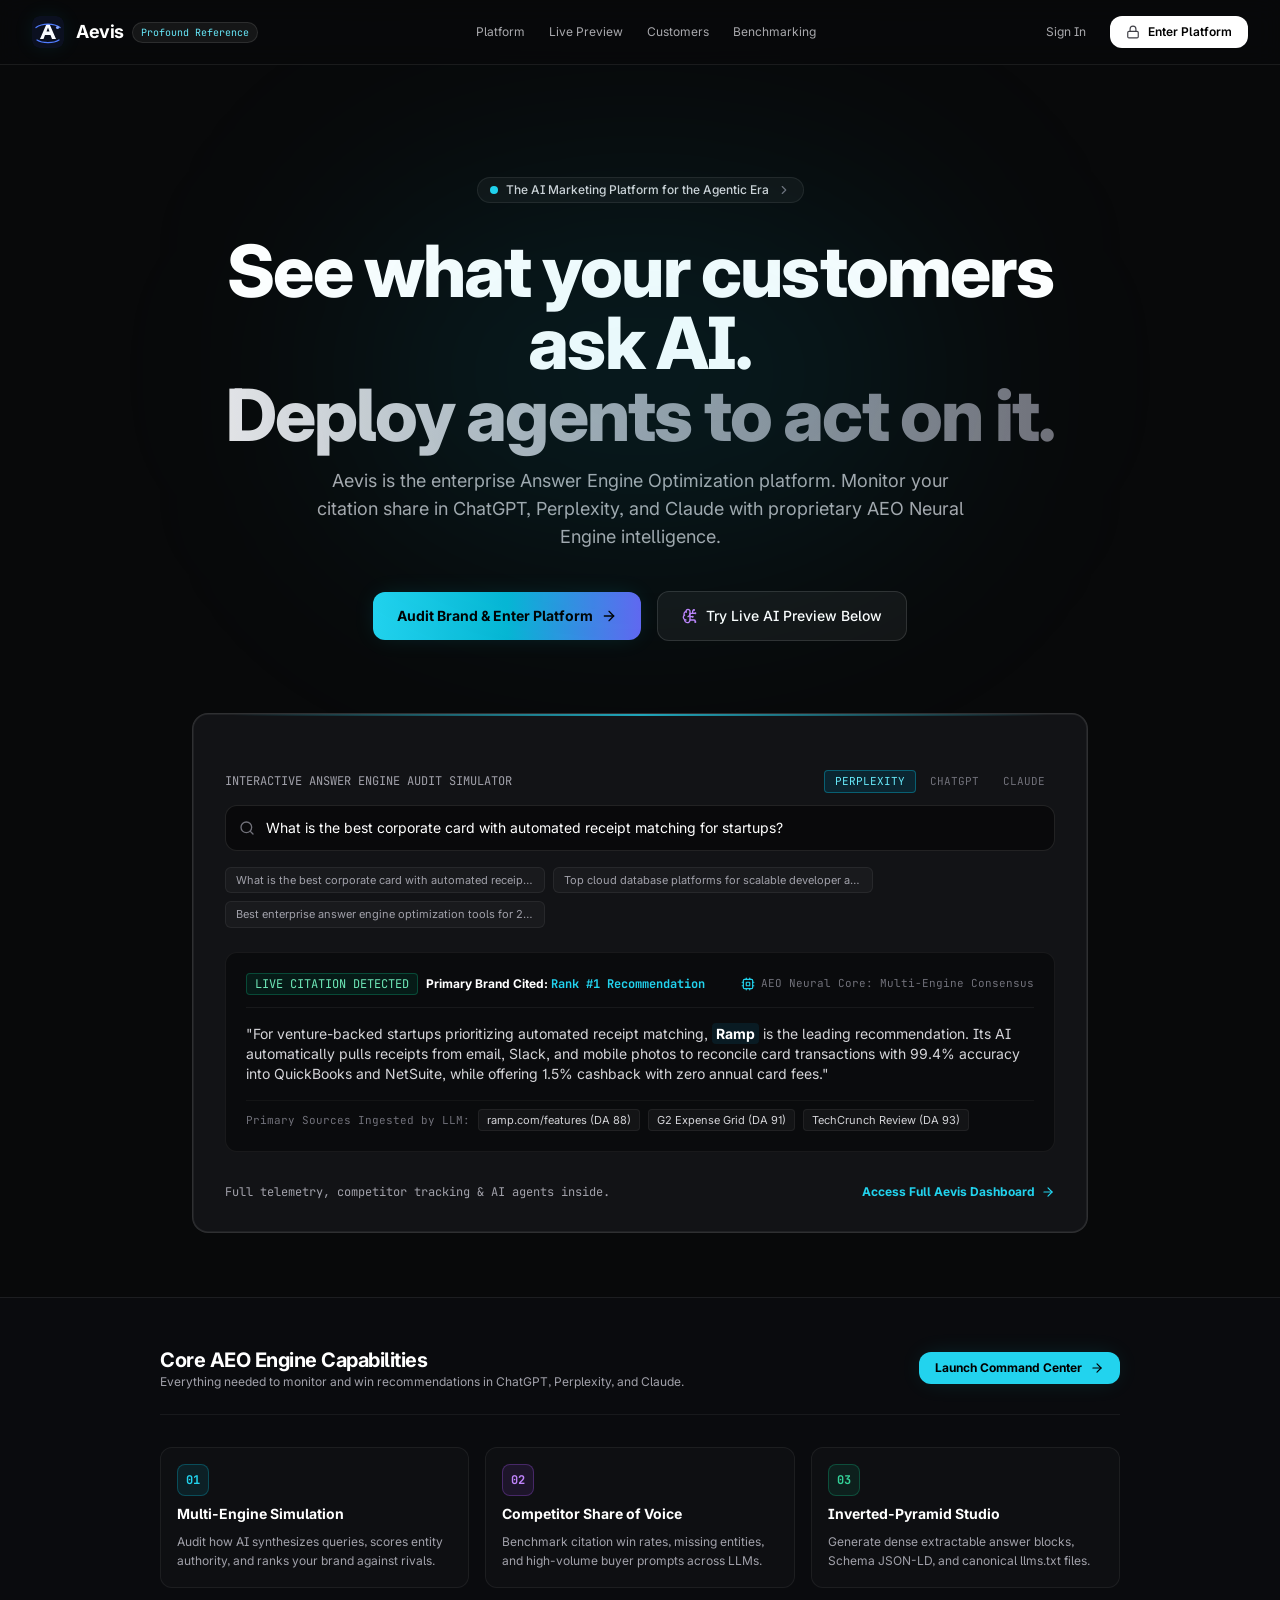
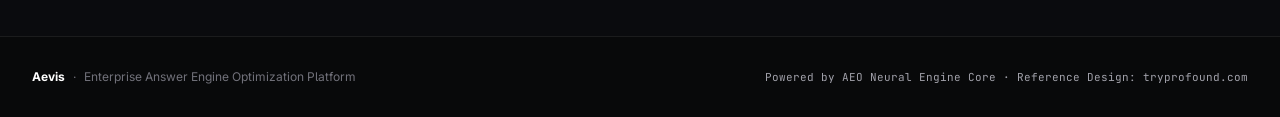
==== commit 510c8332: "Update portfolio and landing pages to new ISMUX logos" ====
--- a/aeokiller/index.html
+++ b/aeokiller/index.html
@@ -2,7 +2,7 @@
 <html lang="en" class="dark">
   <head>
     <meta charset="UTF-8" />
-    <link rel="icon" type="image/png" href="/aeokiller/assets/logos/aevis.png" />
+    <link rel="icon" type="image/svg+xml" href="/assets/logos/aevis-new.svg" />
     <meta name="viewport" content="width=device-width, initial-scale=1.0" />
     <title>Aevis | The Answer Engine Optimization Platform</title>
     <meta name="description" content="Aevis is the enterprise Answer Engine Optimization (AEO) and Generative Engine Optimization (GEO) platform. Track AI visibility across ChatGPT, Perplexity, Claude, and Gemini with proprietary AEO Neural Engine intelligence." />
@@ -69,7 +69,7 @@
     <link rel="preconnect" href="https://fonts.googleapis.com">
     <link rel="preconnect" href="https://fonts.gstatic.com" crossorigin>
     <link href="https://fonts.googleapis.com/css2?family=Inter:wght@300;400;500;600;700;800&family=JetBrains+Mono:wght@400;500;600&display=swap" rel="stylesheet">
-    <script type="module" crossorigin src="/aeokiller/assets/index-HPfAPLMS.js"></script>
+    <script type="module" crossorigin src="/aeokiller/assets/index-cf8de428.js"></script>
     <link rel="stylesheet" crossorigin href="/aeokiller/assets/index-B3ixpwI1.css">
   </head>
   <body class="bg-[#08090A] text-[#EDEDED] font-sans antialiased selection:bg-cyan-500/20 selection:text-cyan-300 min-h-screen">
